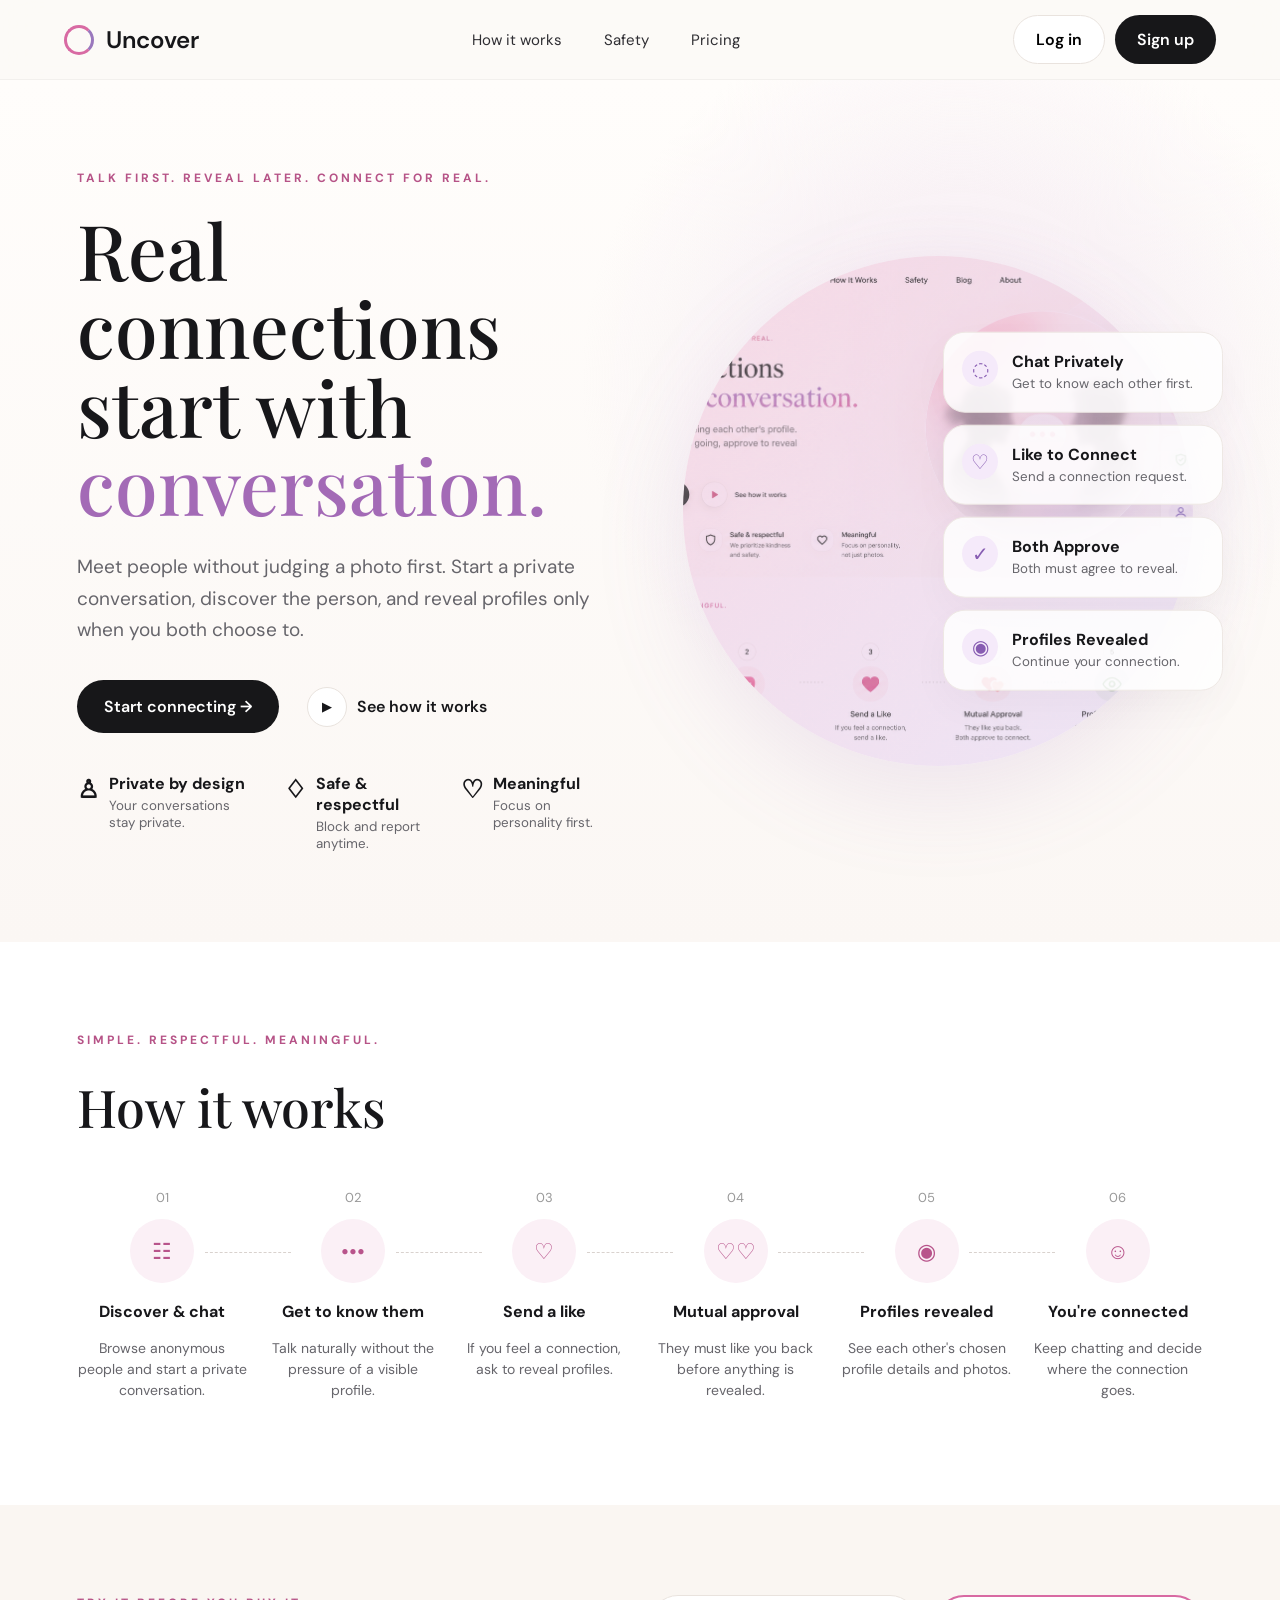
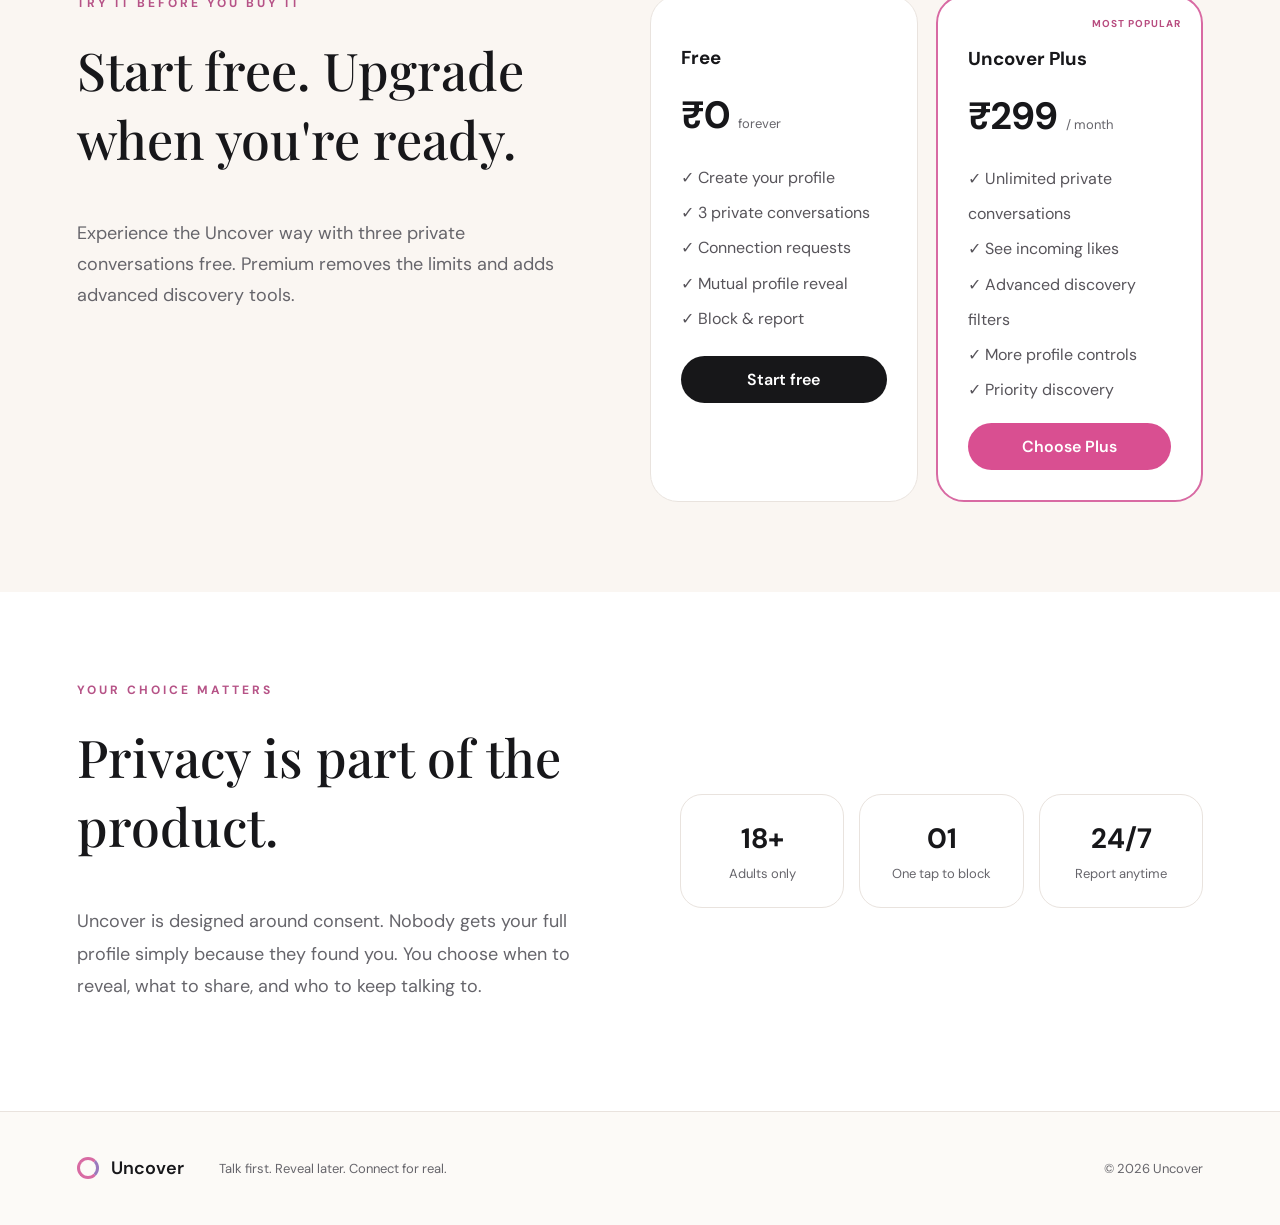
==== index.html @ 249b20a7 "Add files via upload" ====
<!doctype html>
<html lang="en">
<head>
<meta charset="utf-8"/><meta name="viewport" content="width=device-width,initial-scale=1"/>
<title>Uncover — Talk first. Reveal later.</title>
<meta name="description" content="Uncover is a private-first dating and friendship platform where you chat before you reveal your profile."/>
<link rel="preconnect" href="https://fonts.googleapis.com"><link rel="preconnect" href="https://fonts.gstatic.com" crossorigin>
<link href="https://fonts.googleapis.com/css2?family=DM+Sans:wght@400;500;600;700&family=Playfair+Display:wght@500;600&display=swap" rel="stylesheet">
<link rel="stylesheet" href="styles.css"/>
</head>
<body>
<header class="nav"><a class="brand" href="#top"><span class="brand-mark"></span><span>Uncover</span></a><nav><a href="#how">How it works</a><a href="#safety">Safety</a><a href="#pricing">Pricing</a></nav><div class="nav-actions"><button class="btn ghost" data-open="login">Log in</button><button class="btn dark" data-open="signup">Sign up</button></div></header>
<main id="top">
<section class="hero section"><div class="hero-copy"><p class="eyebrow">TALK FIRST. REVEAL LATER. CONNECT FOR REAL.</p><h1>Real connections start with <em>conversation.</em></h1><p class="lead">Meet people without judging a photo first. Start a private conversation, discover the person, and reveal profiles only when you both choose to.</p><div class="hero-cta"><button class="btn dark large" data-open="signup">Start connecting <span>→</span></button><a class="play" href="#how"><span>▶</span> See how it works</a></div><div class="trust-row"><div><b>♙</b><span><strong>Private by design</strong><small>Your conversations stay private.</small></span></div><div><b>♢</b><span><strong>Safe & respectful</strong><small>Block and report anytime.</small></span></div><div><b>♡</b><span><strong>Meaningful</strong><small>Focus on personality first.</small></span></div></div></div><div class="hero-art"><div class="blur-orb"><img src="assets/uncover-concept.png" alt="Abstract Uncover connection concept"/></div><div class="step-stack"><div><i>◌</i><span><b>Chat Privately</b><small>Get to know each other first.</small></span></div><div><i>♡</i><span><b>Like to Connect</b><small>Send a connection request.</small></span></div><div><i>✓</i><span><b>Both Approve</b><small>Both must agree to reveal.</small></span></div><div><i>◉</i><span><b>Profiles Revealed</b><small>Continue your connection.</small></span></div></div></div></section>
<section id="how" class="how section"><p class="eyebrow">SIMPLE. RESPECTFUL. MEANINGFUL.</p><h2>How it works</h2><div class="timeline"><article><span>01</span><div class="icon">☷</div><h3>Discover & chat</h3><p>Browse anonymous people and start a private conversation.</p></article><article><span>02</span><div class="icon">•••</div><h3>Get to know them</h3><p>Talk naturally without the pressure of a visible profile.</p></article><article><span>03</span><div class="icon">♡</div><h3>Send a like</h3><p>If you feel a connection, ask to reveal profiles.</p></article><article><span>04</span><div class="icon">♡♡</div><h3>Mutual approval</h3><p>They must like you back before anything is revealed.</p></article><article><span>05</span><div class="icon">◉</div><h3>Profiles revealed</h3><p>See each other's chosen profile details and photos.</p></article><article><span>06</span><div class="icon">☺</div><h3>You're connected</h3><p>Keep chatting and decide where the connection goes.</p></article></div></section>
<section id="pricing" class="pricing section"><div><p class="eyebrow">TRY IT BEFORE YOU BUY IT</p><h2>Start free. Upgrade when you're ready.</h2><p>Experience the Uncover way with three private conversations free. Premium removes the limits and adds advanced discovery tools.</p></div><div class="plans"><div class="plan"><h3>Free</h3><div class="price">₹0 <small>forever</small></div><ul><li>✓ Create your profile</li><li>✓ 3 private conversations</li><li>✓ Connection requests</li><li>✓ Mutual profile reveal</li><li>✓ Block & report</li></ul><button class="btn dark full" data-open="signup">Start free</button></div><div class="plan featured"><span class="badge">MOST POPULAR</span><h3>Uncover Plus</h3><div class="price">₹299 <small>/ month</small></div><ul><li>✓ Unlimited private conversations</li><li>✓ See incoming likes</li><li>✓ Advanced discovery filters</li><li>✓ More profile controls</li><li>✓ Priority discovery</li></ul><button class="btn pink full" data-open="premium">Choose Plus</button></div></div></section>
<section id="safety" class="safety section"><div><p class="eyebrow">YOUR CHOICE MATTERS</p><h2>Privacy is part of the product.</h2><p>Uncover is designed around consent. Nobody gets your full profile simply because they found you. You choose when to reveal, what to share, and who to keep talking to.</p></div><div class="safety-cards"><div><b>18+</b><span>Adults only</span></div><div><b>01</b><span>One tap to block</span></div><div><b>24/7</b><span>Report anytime</span></div></div></section>
<footer><div class="brand"><span class="brand-mark"></span><span>Uncover</span></div><p>Talk first. Reveal later. Connect for real.</p><span>© 2026 Uncover</span></footer>
</main>
<div class="modal" id="modal"><div class="modal-card"><button class="close" id="close">×</button><div id="modal-content"></div></div></div>
<script src="app.js"></script>
</body></html>
---- styles.css ----
:root{--ink:#17171a;--muted:#66656b;--paper:#fcfaf7;--line:#e9e3de;--pink:#d86aa3;--lav:#9a78bd;--green:#5e9a61}*{box-sizing:border-box}html{scroll-behavior:smooth}body{margin:0;font-family:'DM Sans',sans-serif;color:var(--ink);background:var(--paper)}a{text-decoration:none;color:inherit}.nav{height:80px;display:flex;align-items:center;justify-content:space-between;padding:0 5vw;border-bottom:1px solid rgba(0,0,0,.04);position:sticky;top:0;background:rgba(252,250,247,.9);backdrop-filter:blur(18px);z-index:5}.brand{display:flex;align-items:center;gap:12px;font-size:24px;font-weight:600}.brand-mark{width:30px;height:30px;border:3px solid var(--pink);border-right-color:var(--lav);border-radius:50%;display:inline-block}.nav nav{display:flex;gap:42px;font-size:15px;color:#2f2e33}.nav-actions{display:flex;gap:10px}.btn{border:0;border-radius:999px;padding:13px 22px;font:inherit;font-weight:600;cursor:pointer;transition:.2s transform,.2s box-shadow}.btn:hover{transform:translateY(-2px);box-shadow:0 10px 25px #00000012}.dark{background:#171719;color:white}.ghost{background:white;border:1px solid var(--line)}.pink{background:#d94f91;color:#fff}.large{padding:16px 27px}.section{padding:90px 6vw}.hero{min-height:690px;display:grid;grid-template-columns:1fr 1fr;gap:5vw;align-items:center;background:radial-gradient(circle at 75% 35%,#f4e9f2 0,transparent 34%),linear-gradient(180deg,#fffdfb,#fbf7f4)}.eyebrow{letter-spacing:3px;color:#b65387;font-size:12px;font-weight:700;margin:0 0 24px}.hero h1{font-family:'Playfair Display',serif;font-size:clamp(50px,6vw,82px);line-height:1.02;font-weight:500;margin:0 0 28px;max-width:760px}.hero h1 em{font-style:normal;color:#a36ab6}.lead{font-size:19px;line-height:1.65;color:var(--muted);max-width:620px}.hero-cta{display:flex;gap:28px;align-items:center;margin:35px 0}.play{display:flex;align-items:center;gap:10px;font-weight:600}.play span{width:40px;height:40px;border-radius:50%;display:grid;place-items:center;background:#fff;border:1px solid var(--line);font-size:12px}.trust-row{display:flex;gap:30px;margin-top:40px}.trust-row>div{display:flex;gap:10px;align-items:flex-start}.trust-row b{font-size:25px}.trust-row span{display:grid;gap:3px}.trust-row small{color:var(--muted)}.hero-art{position:relative;min-height:540px;display:flex;align-items:center;justify-content:center}.blur-orb{width:min(510px,100%);height:510px;border-radius:50%;overflow:hidden;background:linear-gradient(135deg,#f7dce9,#eee7f8);box-shadow:0 30px 90px #9d78bd25}.blur-orb img{width:100%;height:100%;object-fit:cover;mix-blend-mode:multiply;opacity:.7}.step-stack{position:absolute;right:-20px;top:50%;transform:translateY(-50%);width:280px;display:grid;gap:12px}.step-stack>div{background:#ffffffdb;border:1px solid #eee8e4;border-radius:22px;padding:18px;display:flex;gap:14px;box-shadow:0 15px 40px #00000008}.step-stack i{font-style:normal;width:36px;height:36px;border-radius:50%;display:grid;place-items:center;background:#f5eafa;color:#875cb2;font-size:20px}.step-stack span{display:grid;gap:3px}.step-stack small{color:var(--muted);line-height:1.4}.how{background:white}.how h2,.pricing h2,.safety h2{font-family:'Playfair Display',serif;font-size:52px;font-weight:500;margin:0 0 45px}.timeline{display:grid;grid-template-columns:repeat(6,1fr);gap:20px}.timeline article{text-align:center;position:relative}.timeline article:not(:last-child):after{content:'';position:absolute;top:66px;left:75%;width:50%;border-top:1px dashed #d9d2ce}.timeline article>span{color:#999;font-size:13px}.icon{margin:12px auto 18px;width:64px;height:64px;border-radius:50%;background:#fbf0f6;display:grid;place-items:center;font-size:22px;color:#b8548b}.timeline h3{font-size:16px}.timeline p{color:var(--muted);line-height:1.5;font-size:14px}.pricing{display:grid;grid-template-columns:1fr 1.1fr;gap:70px;background:#faf6f2}.pricing>div:first-child p:not(.eyebrow){font-size:18px;color:var(--muted);line-height:1.7;max-width:560px}.plans{display:grid;grid-template-columns:1fr 1fr;gap:18px}.plan{background:white;border:1px solid var(--line);border-radius:28px;padding:30px;position:relative}.plan.featured{border:2px solid #d86aa3}.badge{position:absolute;top:20px;right:20px;font-size:10px;letter-spacing:1px;color:#b84c7f;font-weight:700}.price{font-size:38px;font-weight:700;margin:20px 0}.price small{font-size:13px;color:var(--muted);font-weight:400}.plan ul{padding:0;list-style:none;line-height:2.2;color:#57545a;min-height:180px}.full{width:100%}.safety{display:grid;grid-template-columns:1fr 1fr;gap:80px;align-items:center;background:white}.safety p:not(.eyebrow){color:var(--muted);line-height:1.8;font-size:18px;max-width:650px}.safety-cards{display:grid;grid-template-columns:repeat(3,1fr);gap:15px}.safety-cards div{border:1px solid var(--line);border-radius:22px;padding:25px;display:grid;gap:8px;text-align:center}.safety-cards b{font-size:28px}.safety-cards span{font-size:13px;color:var(--muted)}footer{padding:35px 6vw;display:flex;align-items:center;gap:35px;border-top:1px solid var(--line);font-size:13px;color:var(--muted)}footer .brand{font-size:18px;color:var(--ink)}footer .brand-mark{width:22px;height:22px}footer span:last-child{margin-left:auto}.modal{position:fixed;inset:0;background:#11111188;display:none;place-items:center;padding:20px;z-index:20}.modal.open{display:grid}.modal-card{background:white;border-radius:28px;padding:34px;max-width:470px;width:100%;position:relative;box-shadow:0 30px 100px #0004}.close{position:absolute;right:20px;top:16px;border:0;background:transparent;font-size:28px;cursor:pointer}.modal-card h2{font-family:'Playfair Display',serif;font-size:36px;margin:0 0 10px}.modal-card p{color:var(--muted);line-height:1.6}.form{display:grid;gap:12px;margin-top:20px}.form input{padding:15px 16px;border:1px solid var(--line);border-radius:14px;font:inherit}.form .btn{margin-top:5px}.notice{background:#faf3f7;padding:15px;border-radius:14px;font-size:14px;color:#69495b}.demo{margin-top:20px;display:grid;gap:12px}.demo-card{border:1px solid var(--line);border-radius:18px;padding:18px}.demo-card strong{display:block;margin-bottom:5px}.counter{font-weight:700;color:#b24f84}.reveal{background:#f1f7f1;border:1px solid #cfe3cf;padding:16px;border-radius:16px;color:#416e45}
@media(max-width:1000px){.nav nav{display:none}.hero{grid-template-columns:1fr;padding-top:65px}.hero-art{min-height:480px}.step-stack{right:0}.timeline{grid-template-columns:repeat(3,1fr)}.timeline article:nth-child(3):after{display:none}.pricing,.safety{grid-template-columns:1fr}.plans{max-width:720px}.section{padding:70px 5vw}}
@media(max-width:650px){.nav{padding:0 20px}.nav-actions .ghost{display:none}.hero h1{font-size:48px}.hero-cta{align-items:flex-start;flex-direction:column}.trust-row{display:grid;grid-template-columns:1fr;gap:14px}.hero-art{min-height:400px}.blur-orb{width:320px;height:320px}.step-stack{width:230px;right:-8px;top:auto;bottom:0;transform:none}.step-stack>div{padding:11px;font-size:12px}.step-stack>div:nth-child(1),.step-stack>div:nth-child(2){display:none}.timeline,.plans{grid-template-columns:1fr}.timeline article:not(:last-child):after{display:none}.how h2,.pricing h2,.safety h2{font-size:40px}.safety-cards{grid-template-columns:1fr}.section{padding:60px 22px}footer{flex-wrap:wrap;padding:30px 22px}footer span:last-child{margin-left:0;width:100%}}
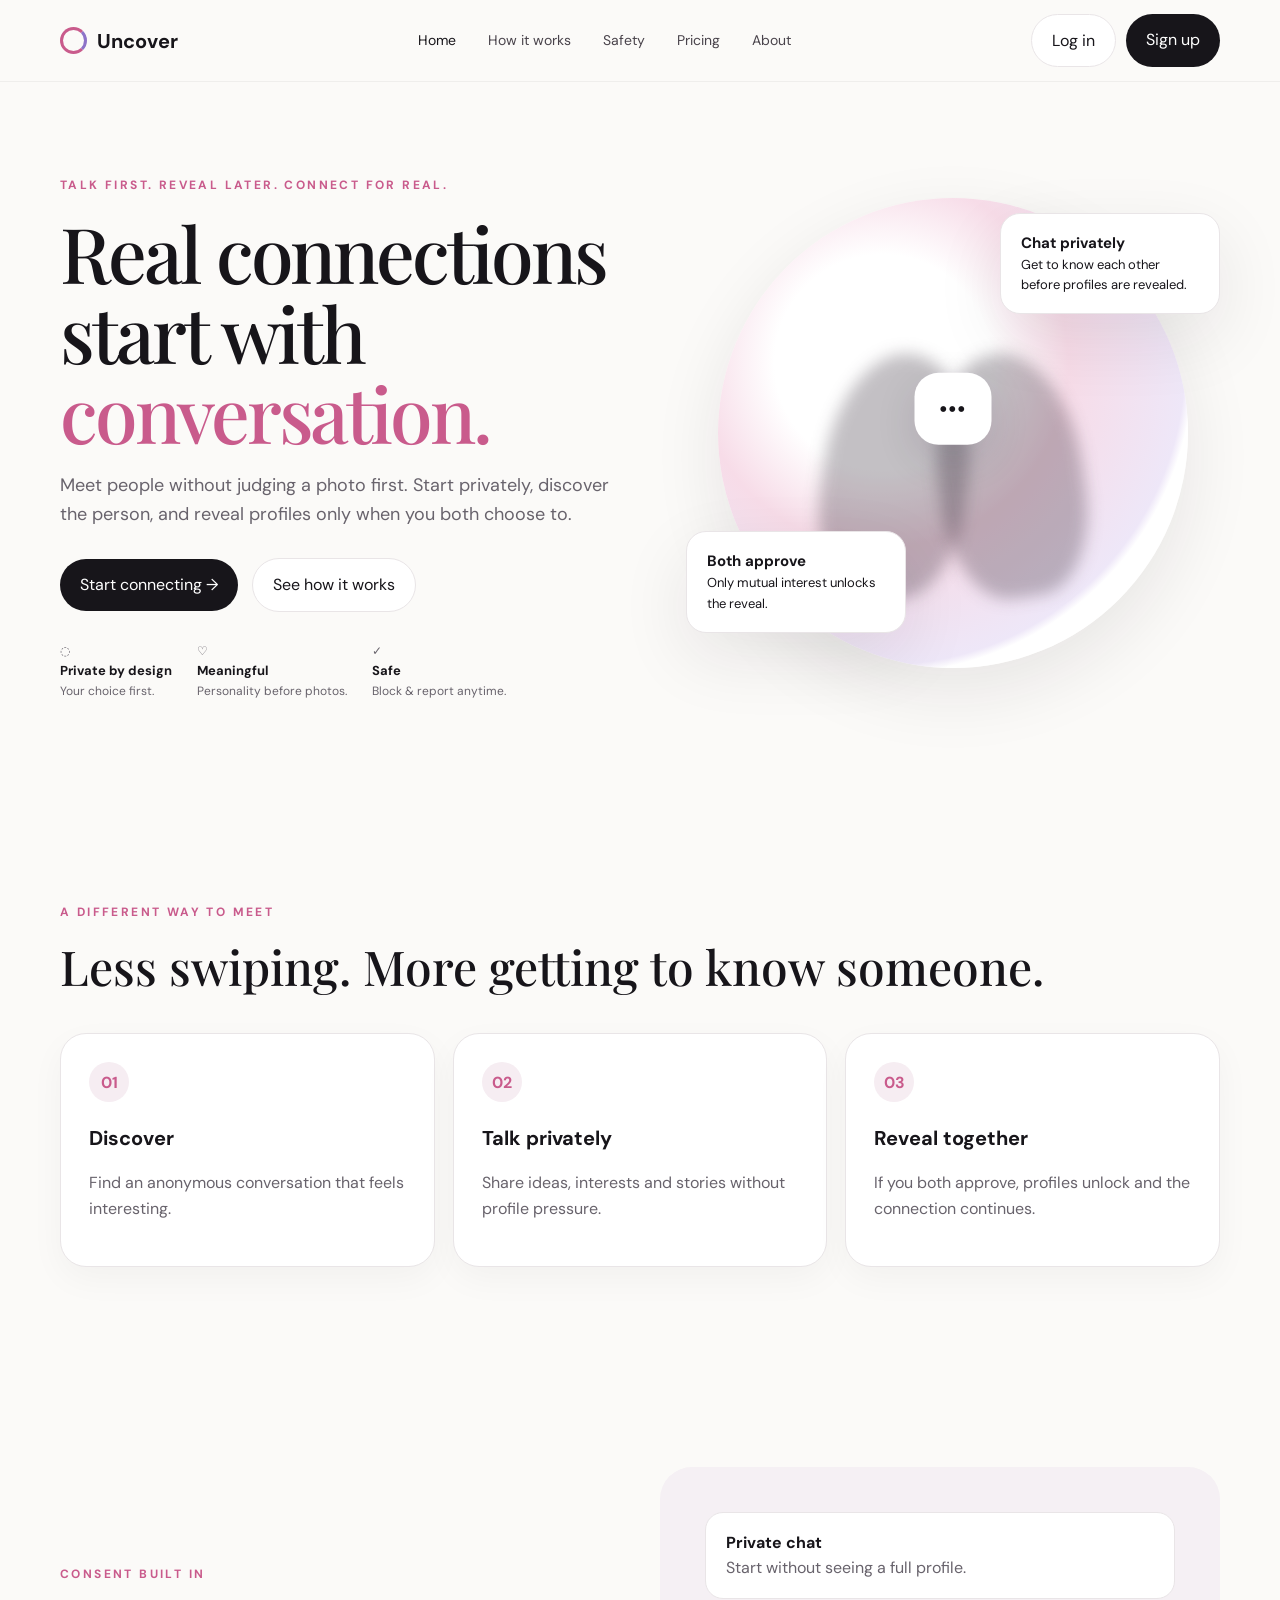
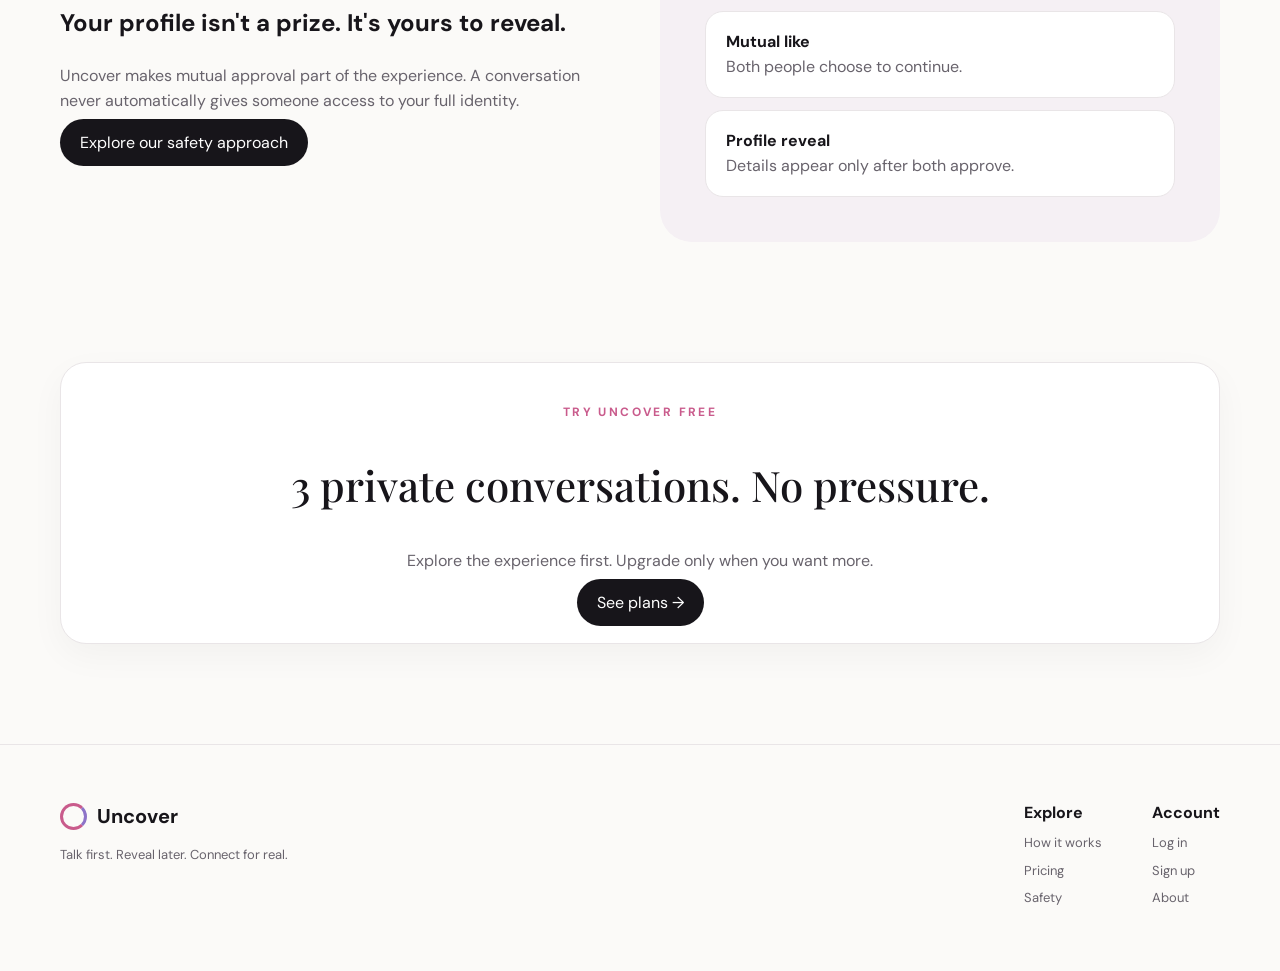
==== commit 095e870a: "Add files via upload" ====
--- a/index.html
+++ b/index.html
@@ -1,22 +1,7 @@
-<!doctype html>
-<html lang="en">
-<head>
-<meta charset="utf-8"/><meta name="viewport" content="width=device-width,initial-scale=1"/>
-<title>Uncover — Talk first. Reveal later.</title>
-<meta name="description" content="Uncover is a private-first dating and friendship platform where you chat before you reveal your profile."/>
-<link rel="preconnect" href="https://fonts.googleapis.com"><link rel="preconnect" href="https://fonts.gstatic.com" crossorigin>
-<link href="https://fonts.googleapis.com/css2?family=DM+Sans:wght@400;500;600;700&family=Playfair+Display:wght@500;600&display=swap" rel="stylesheet">
-<link rel="stylesheet" href="styles.css"/>
-</head>
-<body>
-<header class="nav"><a class="brand" href="#top"><span class="brand-mark"></span><span>Uncover</span></a><nav><a href="#how">How it works</a><a href="#safety">Safety</a><a href="#pricing">Pricing</a></nav><div class="nav-actions"><button class="btn ghost" data-open="login">Log in</button><button class="btn dark" data-open="signup">Sign up</button></div></header>
-<main id="top">
-<section class="hero section"><div class="hero-copy"><p class="eyebrow">TALK FIRST. REVEAL LATER. CONNECT FOR REAL.</p><h1>Real connections start with <em>conversation.</em></h1><p class="lead">Meet people without judging a photo first. Start a private conversation, discover the person, and reveal profiles only when you both choose to.</p><div class="hero-cta"><button class="btn dark large" data-open="signup">Start connecting <span>→</span></button><a class="play" href="#how"><span>▶</span> See how it works</a></div><div class="trust-row"><div><b>♙</b><span><strong>Private by design</strong><small>Your conversations stay private.</small></span></div><div><b>♢</b><span><strong>Safe & respectful</strong><small>Block and report anytime.</small></span></div><div><b>♡</b><span><strong>Meaningful</strong><small>Focus on personality first.</small></span></div></div></div><div class="hero-art"><div class="blur-orb"><img src="assets/uncover-concept.png" alt="Abstract Uncover connection concept"/></div><div class="step-stack"><div><i>◌</i><span><b>Chat Privately</b><small>Get to know each other first.</small></span></div><div><i>♡</i><span><b>Like to Connect</b><small>Send a connection request.</small></span></div><div><i>✓</i><span><b>Both Approve</b><small>Both must agree to reveal.</small></span></div><div><i>◉</i><span><b>Profiles Revealed</b><small>Continue your connection.</small></span></div></div></div></section>
-<section id="how" class="how section"><p class="eyebrow">SIMPLE. RESPECTFUL. MEANINGFUL.</p><h2>How it works</h2><div class="timeline"><article><span>01</span><div class="icon">☷</div><h3>Discover & chat</h3><p>Browse anonymous people and start a private conversation.</p></article><article><span>02</span><div class="icon">•••</div><h3>Get to know them</h3><p>Talk naturally without the pressure of a visible profile.</p></article><article><span>03</span><div class="icon">♡</div><h3>Send a like</h3><p>If you feel a connection, ask to reveal profiles.</p></article><article><span>04</span><div class="icon">♡♡</div><h3>Mutual approval</h3><p>They must like you back before anything is revealed.</p></article><article><span>05</span><div class="icon">◉</div><h3>Profiles revealed</h3><p>See each other's chosen profile details and photos.</p></article><article><span>06</span><div class="icon">☺</div><h3>You're connected</h3><p>Keep chatting and decide where the connection goes.</p></article></div></section>
-<section id="pricing" class="pricing section"><div><p class="eyebrow">TRY IT BEFORE YOU BUY IT</p><h2>Start free. Upgrade when you're ready.</h2><p>Experience the Uncover way with three private conversations free. Premium removes the limits and adds advanced discovery tools.</p></div><div class="plans"><div class="plan"><h3>Free</h3><div class="price">₹0 <small>forever</small></div><ul><li>✓ Create your profile</li><li>✓ 3 private conversations</li><li>✓ Connection requests</li><li>✓ Mutual profile reveal</li><li>✓ Block & report</li></ul><button class="btn dark full" data-open="signup">Start free</button></div><div class="plan featured"><span class="badge">MOST POPULAR</span><h3>Uncover Plus</h3><div class="price">₹299 <small>/ month</small></div><ul><li>✓ Unlimited private conversations</li><li>✓ See incoming likes</li><li>✓ Advanced discovery filters</li><li>✓ More profile controls</li><li>✓ Priority discovery</li></ul><button class="btn pink full" data-open="premium">Choose Plus</button></div></div></section>
-<section id="safety" class="safety section"><div><p class="eyebrow">YOUR CHOICE MATTERS</p><h2>Privacy is part of the product.</h2><p>Uncover is designed around consent. Nobody gets your full profile simply because they found you. You choose when to reveal, what to share, and who to keep talking to.</p></div><div class="safety-cards"><div><b>18+</b><span>Adults only</span></div><div><b>01</b><span>One tap to block</span></div><div><b>24/7</b><span>Report anytime</span></div></div></section>
-<footer><div class="brand"><span class="brand-mark"></span><span>Uncover</span></div><p>Talk first. Reveal later. Connect for real.</p><span>© 2026 Uncover</span></footer>
-</main>
-<div class="modal" id="modal"><div class="modal-card"><button class="close" id="close">×</button><div id="modal-content"></div></div></div>
-<script src="app.js"></script>
-</body></html>
+<!doctype html><html lang="en"><head><meta charset="utf-8"><meta name="viewport" content="width=device-width,initial-scale=1"><title>Uncover — Talk first. Reveal later.</title><meta name="description" content="A private-first way to meet, chat and connect."><link rel="stylesheet" href="styles.css"></head><body>
+<header class="nav"><div class="container"><a class="brand" href="index.html"><span class="brand-mark"></span>Uncover</a><nav class="navlinks"><a class="active" href="index.html">Home</a><a href="how-it-works.html">How it works</a><a href="safety.html">Safety</a><a href="pricing.html">Pricing</a><a href="about.html">About</a></nav><div class="actions"><a class="btn outline" href="login.html">Log in</a><a class="btn dark" href="signup.html">Sign up</a></div></div></header>
+<main><section class="hero"><div class="container hero-grid"><div><p class="eyebrow">Talk first. Reveal later. Connect for real.</p><h1>Real connections start with <em>conversation.</em></h1><p class="lead">Meet people without judging a photo first. Start privately, discover the person, and reveal profiles only when you both choose to.</p><div class="cta"><a class="btn dark" href="signup.html">Start connecting →</a><a href="how-it-works.html" class="btn outline">See how it works</a></div><div class="mini-trust"><div>◌ <strong>Private by design</strong> Your choice first.</div><div>♡ <strong>Meaningful</strong> Personality before photos.</div><div>✓ <strong>Safe</strong> Block & report anytime.</div></div></div><div class="art"><div class="orb"><div class="bubble">•••</div></div><div class="floating f1"><b>Chat privately</b>Get to know each other before profiles are revealed.</div><div class="floating f2"><b>Both approve</b>Only mutual interest unlocks the reveal.</div></div></div></section>
+<section class="section"><div class="container"><p class="eyebrow">A different way to meet</p><h2 style="font:500 48px 'Playfair Display',serif;margin:10px 0 35px">Less swiping. More getting to know someone.</h2><div class="steps"><article class="card"><div class="number">01</div><h3>Discover</h3><p class="muted">Find an anonymous conversation that feels interesting.</p></article><article class="card"><div class="number">02</div><h3>Talk privately</h3><p class="muted">Share ideas, interests and stories without profile pressure.</p></article><article class="card"><div class="number">03</div><h3>Reveal together</h3><p class="muted">If you both approve, profiles unlock and the connection continues.</p></article></div></div></section>
+<section class="section"><div class="container reveal-grid"><div><p class="eyebrow">Consent built in</p><h2>Your profile isn't a prize. It's yours to reveal.</h2><p class="muted">Uncover makes mutual approval part of the experience. A conversation never automatically gives someone access to your full identity.</p><a class="btn dark" href="safety.html">Explore our safety approach</a></div><div class="reveal"><div class="privacy-list"><div><b>Private chat</b><br><span class="muted">Start without seeing a full profile.</span></div><div><b>Mutual like</b><br><span class="muted">Both people choose to continue.</span></div><div><b>Profile reveal</b><br><span class="muted">Details appear only after both approve.</span></div></div></div></div></section>
+<section class="section" style="padding-top:20px"><div class="container card" style="text-align:center"><p class="eyebrow">Try Uncover free</p><h2 style="font:500 42px 'Playfair Display',serif">3 private conversations. No pressure.</h2><p class="muted">Explore the experience first. Upgrade only when you want more.</p><a class="btn dark" href="pricing.html">See plans →</a></div></section></main>
+<footer class="footer"><div class="container footer-grid"><div><div class="brand"><span class="brand-mark"></span>Uncover</div><p>Talk first. Reveal later. Connect for real.</p></div><div><b>Explore</b><a href="how-it-works.html">How it works</a><a href="pricing.html">Pricing</a><a href="safety.html">Safety</a></div><div><b>Account</b><a href="login.html">Log in</a><a href="signup.html">Sign up</a><a href="about.html">About</a></div></div></footer><div id="toast" class="toast"></div></body></html>
--- a/styles.css
+++ b/styles.css
@@ -1,3 +1,2 @@
-:root{--ink:#17171a;--muted:#66656b;--paper:#fcfaf7;--line:#e9e3de;--pink:#d86aa3;--lav:#9a78bd;--green:#5e9a61}*{box-sizing:border-box}html{scroll-behavior:smooth}body{margin:0;font-family:'DM Sans',sans-serif;color:var(--ink);background:var(--paper)}a{text-decoration:none;color:inherit}.nav{height:80px;display:flex;align-items:center;justify-content:space-between;padding:0 5vw;border-bottom:1px solid rgba(0,0,0,.04);position:sticky;top:0;background:rgba(252,250,247,.9);backdrop-filter:blur(18px);z-index:5}.brand{display:flex;align-items:center;gap:12px;font-size:24px;font-weight:600}.brand-mark{width:30px;height:30px;border:3px solid var(--pink);border-right-color:var(--lav);border-radius:50%;display:inline-block}.nav nav{display:flex;gap:42px;font-size:15px;color:#2f2e33}.nav-actions{display:flex;gap:10px}.btn{border:0;border-radius:999px;padding:13px 22px;font:inherit;font-weight:600;cursor:pointer;transition:.2s transform,.2s box-shadow}.btn:hover{transform:translateY(-2px);box-shadow:0 10px 25px #00000012}.dark{background:#171719;color:white}.ghost{background:white;border:1px solid var(--line)}.pink{background:#d94f91;color:#fff}.large{padding:16px 27px}.section{padding:90px 6vw}.hero{min-height:690px;display:grid;grid-template-columns:1fr 1fr;gap:5vw;align-items:center;background:radial-gradient(circle at 75% 35%,#f4e9f2 0,transparent 34%),linear-gradient(180deg,#fffdfb,#fbf7f4)}.eyebrow{letter-spacing:3px;color:#b65387;font-size:12px;font-weight:700;margin:0 0 24px}.hero h1{font-family:'Playfair Display',serif;font-size:clamp(50px,6vw,82px);line-height:1.02;font-weight:500;margin:0 0 28px;max-width:760px}.hero h1 em{font-style:normal;color:#a36ab6}.lead{font-size:19px;line-height:1.65;color:var(--muted);max-width:620px}.hero-cta{display:flex;gap:28px;align-items:center;margin:35px 0}.play{display:flex;align-items:center;gap:10px;font-weight:600}.play span{width:40px;height:40px;border-radius:50%;display:grid;place-items:center;background:#fff;border:1px solid var(--line);font-size:12px}.trust-row{display:flex;gap:30px;margin-top:40px}.trust-row>div{display:flex;gap:10px;align-items:flex-start}.trust-row b{font-size:25px}.trust-row span{display:grid;gap:3px}.trust-row small{color:var(--muted)}.hero-art{position:relative;min-height:540px;display:flex;align-items:center;justify-content:center}.blur-orb{width:min(510px,100%);height:510px;border-radius:50%;overflow:hidden;background:linear-gradient(135deg,#f7dce9,#eee7f8);box-shadow:0 30px 90px #9d78bd25}.blur-orb img{width:100%;height:100%;object-fit:cover;mix-blend-mode:multiply;opacity:.7}.step-stack{position:absolute;right:-20px;top:50%;transform:translateY(-50%);width:280px;display:grid;gap:12px}.step-stack>div{background:#ffffffdb;border:1px solid #eee8e4;border-radius:22px;padding:18px;display:flex;gap:14px;box-shadow:0 15px 40px #00000008}.step-stack i{font-style:normal;width:36px;height:36px;border-radius:50%;display:grid;place-items:center;background:#f5eafa;color:#875cb2;font-size:20px}.step-stack span{display:grid;gap:3px}.step-stack small{color:var(--muted);line-height:1.4}.how{background:white}.how h2,.pricing h2,.safety h2{font-family:'Playfair Display',serif;font-size:52px;font-weight:500;margin:0 0 45px}.timeline{display:grid;grid-template-columns:repeat(6,1fr);gap:20px}.timeline article{text-align:center;position:relative}.timeline article:not(:last-child):after{content:'';position:absolute;top:66px;left:75%;width:50%;border-top:1px dashed #d9d2ce}.timeline article>span{color:#999;font-size:13px}.icon{margin:12px auto 18px;width:64px;height:64px;border-radius:50%;background:#fbf0f6;display:grid;place-items:center;font-size:22px;color:#b8548b}.timeline h3{font-size:16px}.timeline p{color:var(--muted);line-height:1.5;font-size:14px}.pricing{display:grid;grid-template-columns:1fr 1.1fr;gap:70px;background:#faf6f2}.pricing>div:first-child p:not(.eyebrow){font-size:18px;color:var(--muted);line-height:1.7;max-width:560px}.plans{display:grid;grid-template-columns:1fr 1fr;gap:18px}.plan{background:white;border:1px solid var(--line);border-radius:28px;padding:30px;position:relative}.plan.featured{border:2px solid #d86aa3}.badge{position:absolute;top:20px;right:20px;font-size:10px;letter-spacing:1px;color:#b84c7f;font-weight:700}.price{font-size:38px;font-weight:700;margin:20px 0}.price small{font-size:13px;color:var(--muted);font-weight:400}.plan ul{padding:0;list-style:none;line-height:2.2;color:#57545a;min-height:180px}.full{width:100%}.safety{display:grid;grid-template-columns:1fr 1fr;gap:80px;align-items:center;background:white}.safety p:not(.eyebrow){color:var(--muted);line-height:1.8;font-size:18px;max-width:650px}.safety-cards{display:grid;grid-template-columns:repeat(3,1fr);gap:15px}.safety-cards div{border:1px solid var(--line);border-radius:22px;padding:25px;display:grid;gap:8px;text-align:center}.safety-cards b{font-size:28px}.safety-cards span{font-size:13px;color:var(--muted)}footer{padding:35px 6vw;display:flex;align-items:center;gap:35px;border-top:1px solid var(--line);font-size:13px;color:var(--muted)}footer .brand{font-size:18px;color:var(--ink)}footer .brand-mark{width:22px;height:22px}footer span:last-child{margin-left:auto}.modal{position:fixed;inset:0;background:#11111188;display:none;place-items:center;padding:20px;z-index:20}.modal.open{display:grid}.modal-card{background:white;border-radius:28px;padding:34px;max-width:470px;width:100%;position:relative;box-shadow:0 30px 100px #0004}.close{position:absolute;right:20px;top:16px;border:0;background:transparent;font-size:28px;cursor:pointer}.modal-card h2{font-family:'Playfair Display',serif;font-size:36px;margin:0 0 10px}.modal-card p{color:var(--muted);line-height:1.6}.form{display:grid;gap:12px;margin-top:20px}.form input{padding:15px 16px;border:1px solid var(--line);border-radius:14px;font:inherit}.form .btn{margin-top:5px}.notice{background:#faf3f7;padding:15px;border-radius:14px;font-size:14px;color:#69495b}.demo{margin-top:20px;display:grid;gap:12px}.demo-card{border:1px solid var(--line);border-radius:18px;padding:18px}.demo-card strong{display:block;margin-bottom:5px}.counter{font-weight:700;color:#b24f84}.reveal{background:#f1f7f1;border:1px solid #cfe3cf;padding:16px;border-radius:16px;color:#416e45}
-@media(max-width:1000px){.nav nav{display:none}.hero{grid-template-columns:1fr;padding-top:65px}.hero-art{min-height:480px}.step-stack{right:0}.timeline{grid-template-columns:repeat(3,1fr)}.timeline article:nth-child(3):after{display:none}.pricing,.safety{grid-template-columns:1fr}.plans{max-width:720px}.section{padding:70px 5vw}}
-@media(max-width:650px){.nav{padding:0 20px}.nav-actions .ghost{display:none}.hero h1{font-size:48px}.hero-cta{align-items:flex-start;flex-direction:column}.trust-row{display:grid;grid-template-columns:1fr;gap:14px}.hero-art{min-height:400px}.blur-orb{width:320px;height:320px}.step-stack{width:230px;right:-8px;top:auto;bottom:0;transform:none}.step-stack>div{padding:11px;font-size:12px}.step-stack>div:nth-child(1),.step-stack>div:nth-child(2){display:none}.timeline,.plans{grid-template-columns:1fr}.timeline article:not(:last-child):after{display:none}.how h2,.pricing h2,.safety h2{font-size:40px}.safety-cards{grid-template-columns:1fr}.section{padding:60px 22px}footer{flex-wrap:wrap;padding:30px 22px}footer span:last-child{margin-left:0;width:100%}}
+@import url('https://fonts.googleapis.com/css2?family=DM+Sans:wght@400;500;600;700&family=Playfair+Display:wght@500;600&display=swap');
+:root{--ink:#17151a;--muted:#68636c;--line:#e9e5e7;--paper:#fbfaf8;--white:#fff;--rose:#c95b8c;--lav:#8d73c8;--green:#4d8b62;--shadow:0 24px 70px rgba(30,20,35,.09)}*{box-sizing:border-box}html{scroll-behavior:smooth}body{margin:0;background:var(--paper);color:var(--ink);font-family:'DM Sans',sans-serif;line-height:1.6}a{text-decoration:none;color:inherit}.container{width:min(1160px,calc(100% - 40px));margin:auto}.nav{height:82px;display:flex;align-items:center;justify-content:space-between;border-bottom:1px solid rgba(0,0,0,.05);background:rgba(251,250,248,.9);backdrop-filter:blur(14px);position:sticky;top:0;z-index:20}.nav .container{display:flex;align-items:center;justify-content:space-between}.brand{display:flex;align-items:center;gap:10px;font-weight:700;font-size:20px}.brand-mark{width:27px;height:27px;border:3px solid var(--rose);border-right-color:var(--lav);border-radius:50%;display:inline-block}.navlinks{display:flex;gap:32px;color:#49434b;font-size:14px}.navlinks a:hover,.navlinks a.active{color:var(--ink)}.actions{display:flex;gap:10px}.btn{border:0;border-radius:999px;padding:13px 20px;font:600 14px inherit;cursor:pointer;transition:.2s}.btn:hover{transform:translateY(-1px)}.dark{background:#17151a;color:white}.outline{background:white;border:1px solid var(--line)}.rose{background:#d65d91;color:#fff}.section{padding:100px 0}.eyebrow{font-size:12px;letter-spacing:.2em;color:var(--rose);font-weight:700;text-transform:uppercase}.hero{padding:82px 0 90px}.hero-grid{display:grid;grid-template-columns:1.02fr .98fr;gap:70px;align-items:center}.hero h1{font:500 clamp(48px,6vw,78px)/1.04 'Playfair Display',serif;letter-spacing:-.04em;margin:18px 0}.hero h1 em{font-style:normal;color:var(--rose)}.lead{font-size:18px;color:var(--muted);max-width:590px}.cta{display:flex;gap:14px;align-items:center;margin:30px 0}.mini-trust{display:flex;gap:25px;color:var(--muted);font-size:12px}.mini-trust strong{display:block;color:var(--ink);font-size:13px}.art{min-height:520px;position:relative;display:grid;place-items:center}.orb{width:min(470px,85vw);height:min(470px,85vw);border-radius:50%;background:radial-gradient(circle at 35% 35%,#fff 0 25%,#f7dce8 43%,#eee7f8 70%,#fff 72%);box-shadow:var(--shadow);position:relative;overflow:hidden}.orb:before,.orb:after{content:'';position:absolute;background:rgba(40,30,45,.28);filter:blur(8px);border-radius:50% 50% 40% 40%;bottom:70px;width:145px;height:245px}.orb:before{left:105px;transform:rotate(8deg)}.orb:after{right:105px;transform:rotate(-8deg)}.bubble{position:absolute;top:45%;left:50%;transform:translate(-50%,-50%);background:white;border-radius:24px;padding:17px 25px;box-shadow:0 14px 40px rgba(40,20,50,.12);font-size:24px;z-index:2}.floating{position:absolute;background:white;border:1px solid var(--line);box-shadow:var(--shadow);padding:17px 20px;border-radius:20px;width:220px;font-size:13px}.floating b{display:block;font-size:15px}.f1{top:40px;right:0}.f2{bottom:60px;left:0}.page-hero{padding:85px 0 65px;border-bottom:1px solid var(--line)}.page-hero h1{font:500 clamp(44px,6vw,68px)/1.05 'Playfair Display',serif;margin:14px 0;max-width:800px}.page-hero p{font-size:18px;color:var(--muted);max-width:700px}.steps{display:grid;grid-template-columns:repeat(3,1fr);gap:18px}.card{background:white;border:1px solid var(--line);border-radius:26px;padding:28px;box-shadow:0 12px 35px rgba(30,20,35,.04)}.number{width:40px;height:40px;border-radius:50%;display:grid;place-items:center;background:#f6edf2;color:var(--rose);font-weight:700}.card h3{font-size:20px;margin:20px 0 8px}.muted{color:var(--muted)}.reveal{background:#f5f0f4;border-radius:32px;padding:45px}.reveal-grid{display:grid;grid-template-columns:1fr 1fr;gap:40px;align-items:center}.reveal h2,.pricing h2{font:500 44px/1.1 'Playfair Display',serif;margin:10px 0 18px}.privacy-list{display:grid;gap:12px}.privacy-list div{background:white;border:1px solid var(--line);border-radius:18px;padding:17px 20px}.plans{display:grid;grid-template-columns:1fr 1fr;gap:20px;max-width:850px}.price{font-size:44px;font-weight:700;margin:15px 0}.price small{font-size:14px;font-weight:500;color:var(--muted)}.plan ul{padding:0;list-style:none;display:grid;gap:11px;color:#4f4951}.plan.featured{border:1.5px solid #d98bad;position:relative}.badge{position:absolute;top:20px;right:20px;background:#faeaf1;color:#ad3e70;padding:6px 10px;border-radius:99px;font-size:10px;font-weight:700}.full{width:100%}.auth{min-height:calc(100vh - 82px);display:grid;place-items:center;padding:60px 20px}.auth-card{width:min(460px,100%);background:#fff;border:1px solid var(--line);border-radius:28px;padding:36px;box-shadow:var(--shadow)}.auth-card h1{font:500 40px 'Playfair Display',serif;margin:0 0 8px}.field{display:grid;gap:7px;margin:17px 0}.field label{font-size:13px;font-weight:600}.field input,.field select,.field textarea{width:100%;padding:13px 14px;border:1px solid #ddd7dc;border-radius:13px;font:inherit;background:#fff}.chat-shell{display:grid;grid-template-columns:300px 1fr;min-height:650px;background:white;border:1px solid var(--line);border-radius:28px;overflow:hidden;box-shadow:var(--shadow)}.people{border-right:1px solid var(--line);padding:20px}.person{padding:16px;border-radius:18px;background:#faf7fa;margin-bottom:8px}.chat{display:flex;flex-direction:column}.chat-head{padding:20px;border-bottom:1px solid var(--line)}.messages{flex:1;padding:30px;display:flex;flex-direction:column;gap:12px}.msg{max-width:62%;padding:13px 16px;border-radius:18px;background:#f1edf2}.msg.me{margin-left:auto;background:#17151a;color:#fff}.composer{display:flex;gap:10px;padding:18px;border-top:1px solid var(--line)}.composer input{flex:1;border:1px solid var(--line);border-radius:999px;padding:13px 18px}.footer{border-top:1px solid var(--line);padding:55px 0}.footer-grid{display:grid;grid-template-columns:1fr auto auto;gap:50px}.footer a{display:block;color:var(--muted);margin:7px 0;font-size:13px}.footer p{color:var(--muted);font-size:13px}.toast{position:fixed;right:20px;bottom:20px;background:#17151a;color:#fff;padding:13px 18px;border-radius:999px;display:none;z-index:50}@media(max-width:850px){.navlinks{display:none}.hero-grid,.reveal-grid{grid-template-columns:1fr}.hero{padding-top:55px}.art{min-height:430px}.steps,.plans{grid-template-columns:1fr}.footer-grid{grid-template-columns:1fr}.floating{position:relative!important;top:auto!important;right:auto!important;bottom:auto!important;left:auto!important;margin:12px auto}.art{display:flex;flex-direction:column}.orb{width:330px;height:330px}.orb:before{left:65px;bottom:45px;width:95px;height:170px}.orb:after{right:65px;bottom:45px;width:95px;height:170px}.chat-shell{grid-template-columns:1fr}.people{display:none}.mini-trust{flex-wrap:wrap}.section{padding:70px 0}}
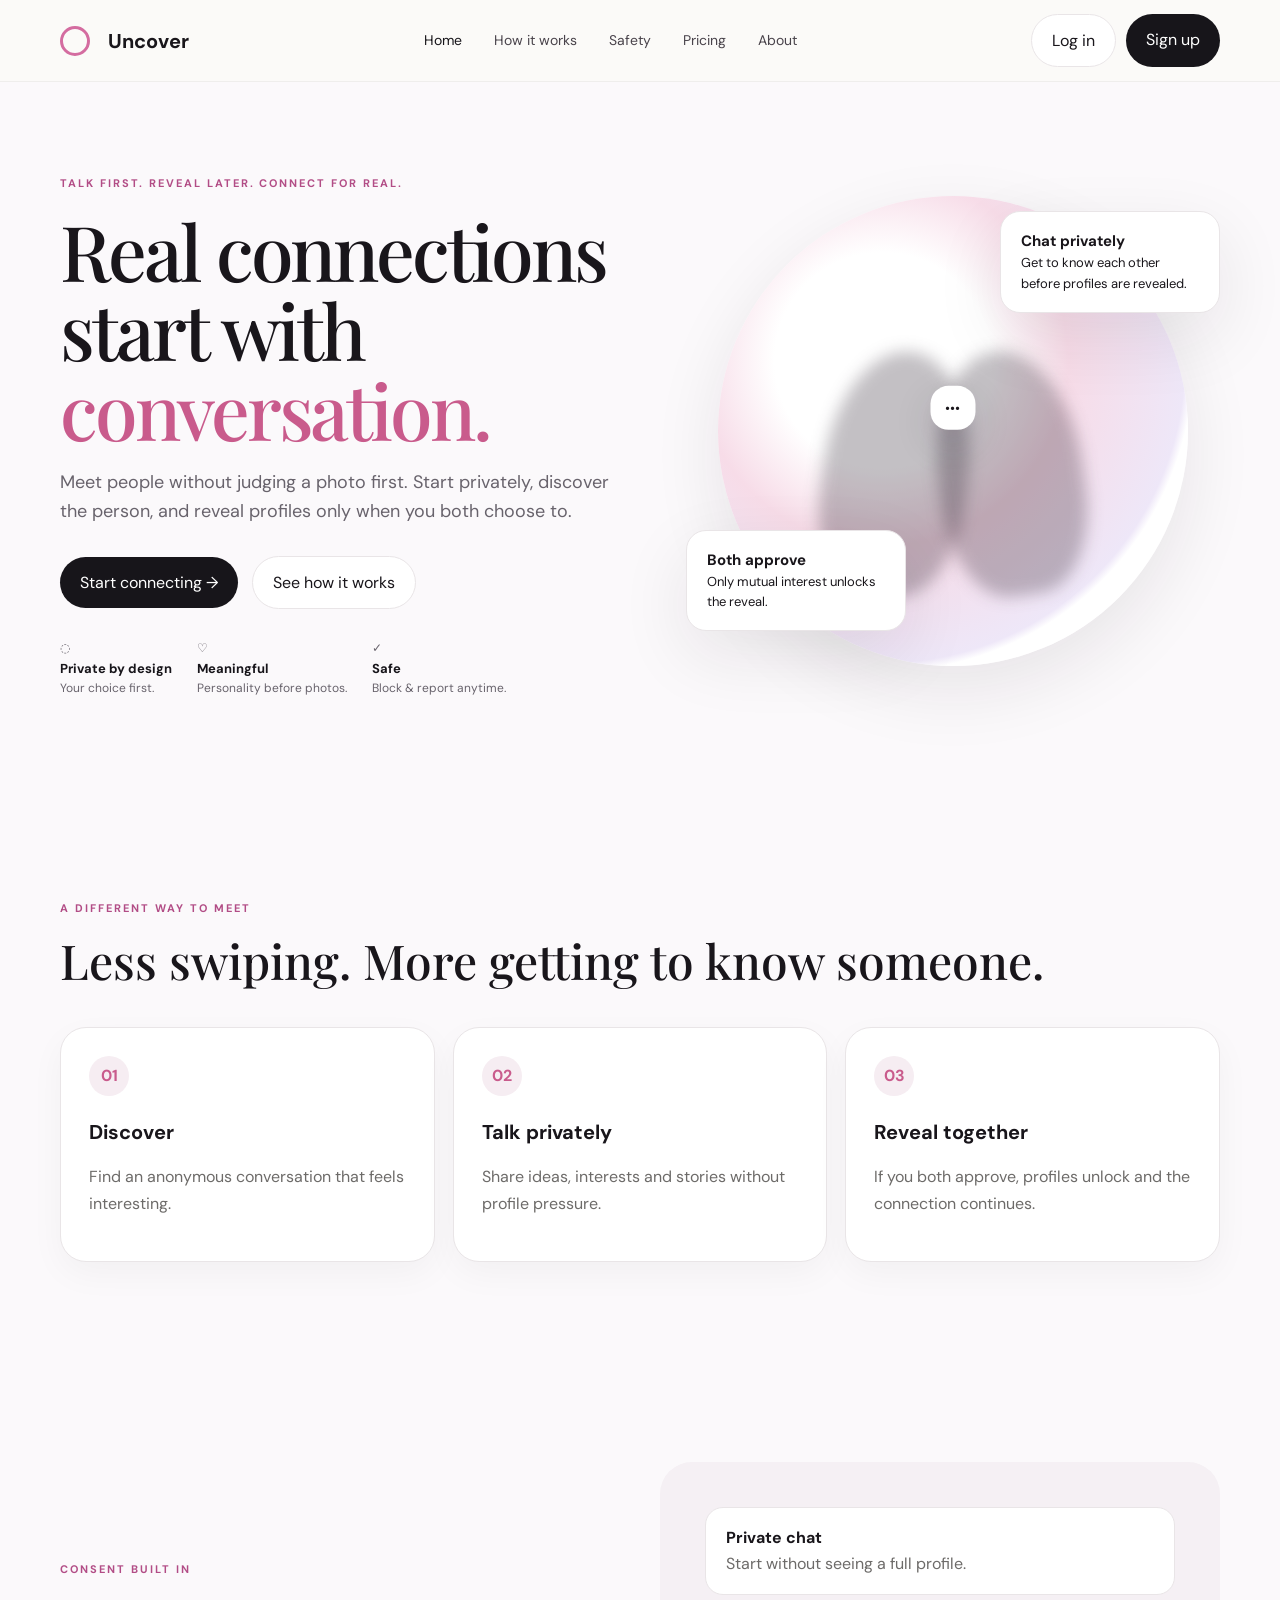
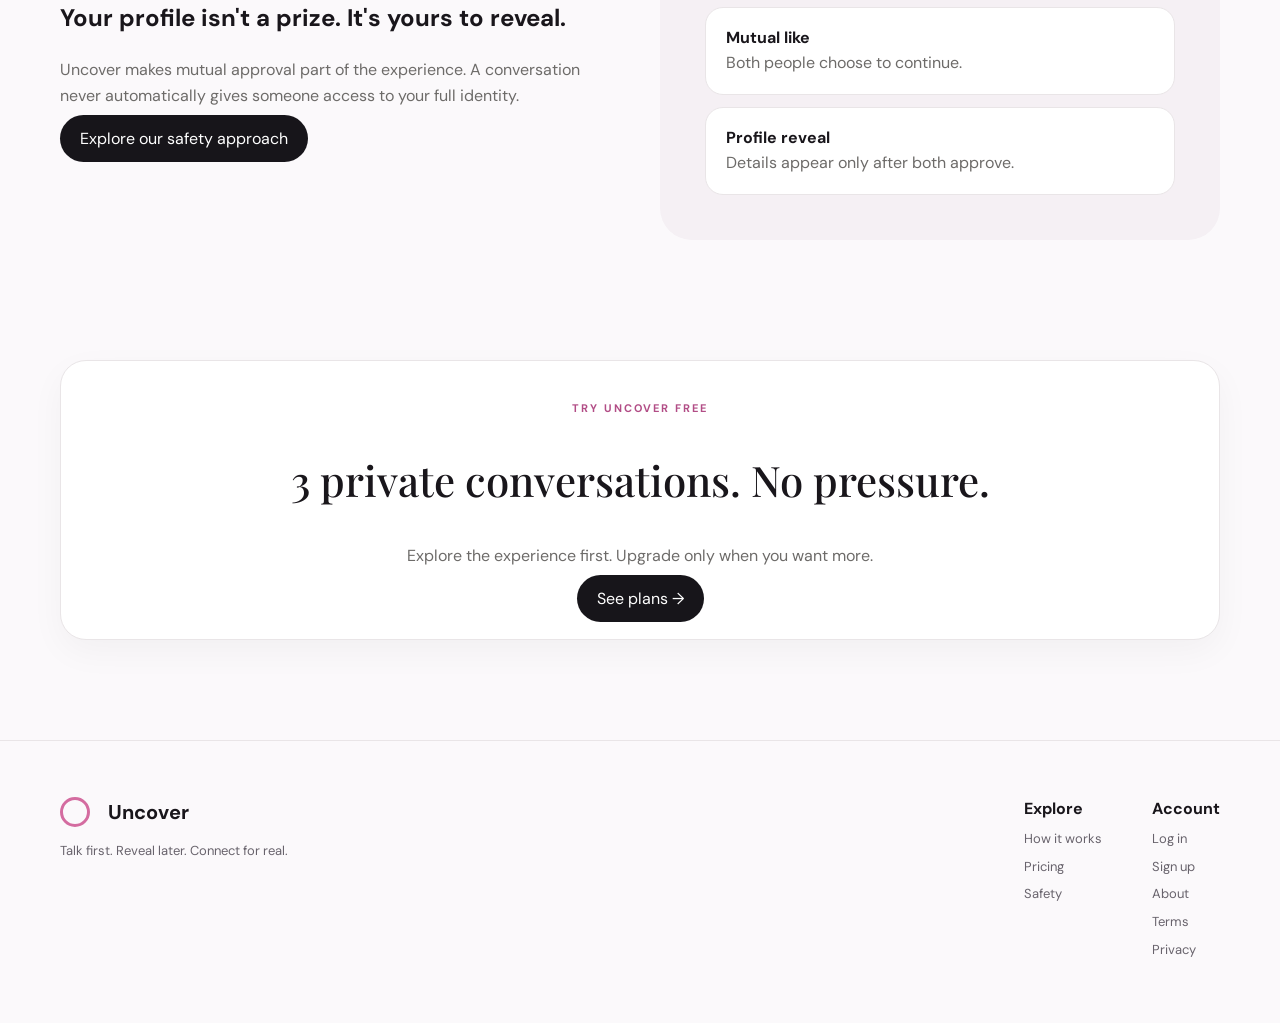
==== commit cd11745a: "Add files via upload" ====
--- a/index.html
+++ b/index.html
@@ -4,4 +4,4 @@
 <section class="section"><div class="container"><p class="eyebrow">A different way to meet</p><h2 style="font:500 48px 'Playfair Display',serif;margin:10px 0 35px">Less swiping. More getting to know someone.</h2><div class="steps"><article class="card"><div class="number">01</div><h3>Discover</h3><p class="muted">Find an anonymous conversation that feels interesting.</p></article><article class="card"><div class="number">02</div><h3>Talk privately</h3><p class="muted">Share ideas, interests and stories without profile pressure.</p></article><article class="card"><div class="number">03</div><h3>Reveal together</h3><p class="muted">If you both approve, profiles unlock and the connection continues.</p></article></div></div></section>
 <section class="section"><div class="container reveal-grid"><div><p class="eyebrow">Consent built in</p><h2>Your profile isn't a prize. It's yours to reveal.</h2><p class="muted">Uncover makes mutual approval part of the experience. A conversation never automatically gives someone access to your full identity.</p><a class="btn dark" href="safety.html">Explore our safety approach</a></div><div class="reveal"><div class="privacy-list"><div><b>Private chat</b><br><span class="muted">Start without seeing a full profile.</span></div><div><b>Mutual like</b><br><span class="muted">Both people choose to continue.</span></div><div><b>Profile reveal</b><br><span class="muted">Details appear only after both approve.</span></div></div></div></div></section>
 <section class="section" style="padding-top:20px"><div class="container card" style="text-align:center"><p class="eyebrow">Try Uncover free</p><h2 style="font:500 42px 'Playfair Display',serif">3 private conversations. No pressure.</h2><p class="muted">Explore the experience first. Upgrade only when you want more.</p><a class="btn dark" href="pricing.html">See plans →</a></div></section></main>
-<footer class="footer"><div class="container footer-grid"><div><div class="brand"><span class="brand-mark"></span>Uncover</div><p>Talk first. Reveal later. Connect for real.</p></div><div><b>Explore</b><a href="how-it-works.html">How it works</a><a href="pricing.html">Pricing</a><a href="safety.html">Safety</a></div><div><b>Account</b><a href="login.html">Log in</a><a href="signup.html">Sign up</a><a href="about.html">About</a></div></div></footer><div id="toast" class="toast"></div></body></html>
+<footer class="footer"><div class="container footer-grid"><div><div class="brand"><span class="brand-mark"></span>Uncover</div><p>Talk first. Reveal later. Connect for real.</p></div><div><b>Explore</b><a href="how-it-works.html">How it works</a><a href="pricing.html">Pricing</a><a href="safety.html">Safety</a></div><div><b>Account</b><a href="login.html">Log in</a><a href="signup.html">Sign up</a><a href="about.html">About</a><a href="terms.html">Terms</a><a href="privacy.html">Privacy</a></div></div></footer><div id="toast" class="toast"></div></body></html>
--- a/styles.css
+++ b/styles.css
@@ -1,2 +1,47 @@
 @import url('https://fonts.googleapis.com/css2?family=DM+Sans:wght@400;500;600;700&family=Playfair+Display:wght@500;600&display=swap');
 :root{--ink:#17151a;--muted:#68636c;--line:#e9e5e7;--paper:#fbfaf8;--white:#fff;--rose:#c95b8c;--lav:#8d73c8;--green:#4d8b62;--shadow:0 24px 70px rgba(30,20,35,.09)}*{box-sizing:border-box}html{scroll-behavior:smooth}body{margin:0;background:var(--paper);color:var(--ink);font-family:'DM Sans',sans-serif;line-height:1.6}a{text-decoration:none;color:inherit}.container{width:min(1160px,calc(100% - 40px));margin:auto}.nav{height:82px;display:flex;align-items:center;justify-content:space-between;border-bottom:1px solid rgba(0,0,0,.05);background:rgba(251,250,248,.9);backdrop-filter:blur(14px);position:sticky;top:0;z-index:20}.nav .container{display:flex;align-items:center;justify-content:space-between}.brand{display:flex;align-items:center;gap:10px;font-weight:700;font-size:20px}.brand-mark{width:27px;height:27px;border:3px solid var(--rose);border-right-color:var(--lav);border-radius:50%;display:inline-block}.navlinks{display:flex;gap:32px;color:#49434b;font-size:14px}.navlinks a:hover,.navlinks a.active{color:var(--ink)}.actions{display:flex;gap:10px}.btn{border:0;border-radius:999px;padding:13px 20px;font:600 14px inherit;cursor:pointer;transition:.2s}.btn:hover{transform:translateY(-1px)}.dark{background:#17151a;color:white}.outline{background:white;border:1px solid var(--line)}.rose{background:#d65d91;color:#fff}.section{padding:100px 0}.eyebrow{font-size:12px;letter-spacing:.2em;color:var(--rose);font-weight:700;text-transform:uppercase}.hero{padding:82px 0 90px}.hero-grid{display:grid;grid-template-columns:1.02fr .98fr;gap:70px;align-items:center}.hero h1{font:500 clamp(48px,6vw,78px)/1.04 'Playfair Display',serif;letter-spacing:-.04em;margin:18px 0}.hero h1 em{font-style:normal;color:var(--rose)}.lead{font-size:18px;color:var(--muted);max-width:590px}.cta{display:flex;gap:14px;align-items:center;margin:30px 0}.mini-trust{display:flex;gap:25px;color:var(--muted);font-size:12px}.mini-trust strong{display:block;color:var(--ink);font-size:13px}.art{min-height:520px;position:relative;display:grid;place-items:center}.orb{width:min(470px,85vw);height:min(470px,85vw);border-radius:50%;background:radial-gradient(circle at 35% 35%,#fff 0 25%,#f7dce8 43%,#eee7f8 70%,#fff 72%);box-shadow:var(--shadow);position:relative;overflow:hidden}.orb:before,.orb:after{content:'';position:absolute;background:rgba(40,30,45,.28);filter:blur(8px);border-radius:50% 50% 40% 40%;bottom:70px;width:145px;height:245px}.orb:before{left:105px;transform:rotate(8deg)}.orb:after{right:105px;transform:rotate(-8deg)}.bubble{position:absolute;top:45%;left:50%;transform:translate(-50%,-50%);background:white;border-radius:24px;padding:17px 25px;box-shadow:0 14px 40px rgba(40,20,50,.12);font-size:24px;z-index:2}.floating{position:absolute;background:white;border:1px solid var(--line);box-shadow:var(--shadow);padding:17px 20px;border-radius:20px;width:220px;font-size:13px}.floating b{display:block;font-size:15px}.f1{top:40px;right:0}.f2{bottom:60px;left:0}.page-hero{padding:85px 0 65px;border-bottom:1px solid var(--line)}.page-hero h1{font:500 clamp(44px,6vw,68px)/1.05 'Playfair Display',serif;margin:14px 0;max-width:800px}.page-hero p{font-size:18px;color:var(--muted);max-width:700px}.steps{display:grid;grid-template-columns:repeat(3,1fr);gap:18px}.card{background:white;border:1px solid var(--line);border-radius:26px;padding:28px;box-shadow:0 12px 35px rgba(30,20,35,.04)}.number{width:40px;height:40px;border-radius:50%;display:grid;place-items:center;background:#f6edf2;color:var(--rose);font-weight:700}.card h3{font-size:20px;margin:20px 0 8px}.muted{color:var(--muted)}.reveal{background:#f5f0f4;border-radius:32px;padding:45px}.reveal-grid{display:grid;grid-template-columns:1fr 1fr;gap:40px;align-items:center}.reveal h2,.pricing h2{font:500 44px/1.1 'Playfair Display',serif;margin:10px 0 18px}.privacy-list{display:grid;gap:12px}.privacy-list div{background:white;border:1px solid var(--line);border-radius:18px;padding:17px 20px}.plans{display:grid;grid-template-columns:1fr 1fr;gap:20px;max-width:850px}.price{font-size:44px;font-weight:700;margin:15px 0}.price small{font-size:14px;font-weight:500;color:var(--muted)}.plan ul{padding:0;list-style:none;display:grid;gap:11px;color:#4f4951}.plan.featured{border:1.5px solid #d98bad;position:relative}.badge{position:absolute;top:20px;right:20px;background:#faeaf1;color:#ad3e70;padding:6px 10px;border-radius:99px;font-size:10px;font-weight:700}.full{width:100%}.auth{min-height:calc(100vh - 82px);display:grid;place-items:center;padding:60px 20px}.auth-card{width:min(460px,100%);background:#fff;border:1px solid var(--line);border-radius:28px;padding:36px;box-shadow:var(--shadow)}.auth-card h1{font:500 40px 'Playfair Display',serif;margin:0 0 8px}.field{display:grid;gap:7px;margin:17px 0}.field label{font-size:13px;font-weight:600}.field input,.field select,.field textarea{width:100%;padding:13px 14px;border:1px solid #ddd7dc;border-radius:13px;font:inherit;background:#fff}.chat-shell{display:grid;grid-template-columns:300px 1fr;min-height:650px;background:white;border:1px solid var(--line);border-radius:28px;overflow:hidden;box-shadow:var(--shadow)}.people{border-right:1px solid var(--line);padding:20px}.person{padding:16px;border-radius:18px;background:#faf7fa;margin-bottom:8px}.chat{display:flex;flex-direction:column}.chat-head{padding:20px;border-bottom:1px solid var(--line)}.messages{flex:1;padding:30px;display:flex;flex-direction:column;gap:12px}.msg{max-width:62%;padding:13px 16px;border-radius:18px;background:#f1edf2}.msg.me{margin-left:auto;background:#17151a;color:#fff}.composer{display:flex;gap:10px;padding:18px;border-top:1px solid var(--line)}.composer input{flex:1;border:1px solid var(--line);border-radius:999px;padding:13px 18px}.footer{border-top:1px solid var(--line);padding:55px 0}.footer-grid{display:grid;grid-template-columns:1fr auto auto;gap:50px}.footer a{display:block;color:var(--muted);margin:7px 0;font-size:13px}.footer p{color:var(--muted);font-size:13px}.toast{position:fixed;right:20px;bottom:20px;background:#17151a;color:#fff;padding:13px 18px;border-radius:999px;display:none;z-index:50}@media(max-width:850px){.navlinks{display:none}.hero-grid,.reveal-grid{grid-template-columns:1fr}.hero{padding-top:55px}.art{min-height:430px}.steps,.plans{grid-template-columns:1fr}.footer-grid{grid-template-columns:1fr}.floating{position:relative!important;top:auto!important;right:auto!important;bottom:auto!important;left:auto!important;margin:12px auto}.art{display:flex;flex-direction:column}.orb{width:330px;height:330px}.orb:before{left:65px;bottom:45px;width:95px;height:170px}.orb:after{right:65px;bottom:45px;width:95px;height:170px}.chat-shell{grid-template-columns:1fr}.people{display:none}.mini-trust{flex-wrap:wrap}.section{padding:70px 0}}
+
+/* V3 product app */
+.app-page{background:#fbfaf8;color:#171717}.app-nav{height:78px;border-bottom:1px solid #ece9e5;display:flex;align-items:center;padding:0 5vw;gap:40px;background:rgba(255,255,255,.88);backdrop-filter:blur(14px);position:sticky;top:0;z-index:10}.app-nav .brand{margin-right:auto;text-decoration:none;color:#151515;font-weight:700;font-size:20px}.brand-mark{display:inline-flex;width:30px;height:30px;border:3px solid #d46ca0;border-radius:50%;align-items:center;justify-content:center;margin-right:8px;color:#9b6acb}.app-nav nav{display:flex;gap:28px}.app-nav nav a{color:#666;text-decoration:none;font-size:14px}.app-nav nav a.active{color:#111;font-weight:700}.avatar{width:36px;height:36px;border-radius:50%;background:#171717;color:#fff;display:grid;place-items:center;text-decoration:none}.app-wrap{max-width:1120px;margin:0 auto;padding:70px 24px}.app-head{display:flex;justify-content:space-between;align-items:end;margin-bottom:35px}.app-head h1{font-family:Georgia,serif;font-size:48px;line-height:1.05;margin:8px 0}.eyebrow{letter-spacing:.18em;color:#b24d86;font-size:11px;font-weight:700}.muted{color:#6d6b69;line-height:1.65}.free-meter{background:#fff;border:1px solid #e9e5e1;border-radius:18px;padding:15px 20px;min-width:155px}.free-meter span,.free-meter small{display:block;color:#777;font-size:12px}.free-meter strong{font-size:25px;display:block;margin:3px 0}.discover-grid{display:grid;grid-template-columns:1.1fr .9fr;gap:24px}.discover-card,.side-panel,.chat-card,.chat-side,.connection-card,.profile-card,.privacy-card{background:#fff;border:1px solid #e8e3df;border-radius:28px;box-shadow:0 12px 40px rgba(30,20,20,.05)}.discover-card{text-align:center;padding:46px}.anonymous-orb{width:190px;height:190px;margin:0 auto 22px;border-radius:50%;display:grid;place-items:center;font:80px Georgia,serif;color:#a875bd;background:radial-gradient(circle at 35% 30%,#fff,#f8e9ef 45%,#eee8f5)}.profile-meta{display:flex;justify-content:center;gap:14px;color:#888;font-size:12px}.online-dot{color:#408a4a}.discover-card h2{font:34px Georgia,serif;margin:14px 0 5px}.chips{display:flex;justify-content:center;gap:8px;margin:18px 0 25px}.chips span{background:#f6f2f0;padding:8px 12px;border-radius:20px;font-size:12px}.card-actions{display:flex;justify-content:center;gap:12px}.primary,.ghost,.like{border:0;border-radius:999px;padding:13px 22px;text-decoration:none;cursor:pointer;font-weight:700}.primary{background:#171717;color:#fff}.ghost{background:#fff;border:1px solid #ddd;color:#333}.like{background:#fae9f1;color:#b52f70}.privacy-note{font-size:11px;color:#888;margin-top:20px}.side-panel{padding:30px}.panel-title{display:flex;justify-content:space-between;border-bottom:1px solid #eee;padding-bottom:18px}.panel-title a{color:#b04f86;font-size:12px}.steps{list-style:none;padding:0;margin:0}.steps li{display:flex;gap:15px;padding:20px 0;border-bottom:1px solid #f0edeb}.steps li:last-child{border-bottom:0}.steps b{color:#b04f86}.steps strong{display:block;margin-bottom:4px}.steps span{font-size:13px;color:#666;line-height:1.5}.chat-wrap{max-width:1050px;margin:45px auto;padding:0 20px;display:grid;grid-template-columns:1fr 310px;gap:20px}.chat-card{overflow:hidden}.chat-head{display:flex;align-items:center;padding:18px 22px;border-bottom:1px solid #eee}.chat-head>a{color:#222;text-decoration:none;margin-right:15px}.chat-anon{display:flex;align-items:center;gap:10px;flex:1}.chat-anon small{display:block;color:#888;font-size:11px}.mini-orb{width:42px;height:42px;border-radius:50%;display:grid;place-items:center;background:#f5e9f2;color:#a55ab0;font-size:20px}.icon-btn{border:0;background:none}.privacy-banner{padding:11px 20px;background:#fbf5f8;color:#866276;font-size:12px}.messages{height:440px;padding:24px;display:flex;flex-direction:column;gap:12px;background:#fdfcfb}.bubble{max-width:72%;padding:12px 15px;border-radius:18px;font-size:14px;line-height:1.45}.them{background:#f0eeec;align-self:flex-start;border-bottom-left-radius:5px}.me{background:#171717;color:#fff;align-self:flex-end;border-bottom-right-radius:5px}.chat-compose{display:flex;gap:10px;padding:14px;border-top:1px solid #eee}.chat-compose input{flex:1;border:1px solid #ddd;border-radius:999px;padding:13px 16px}.send{border:0;border-radius:50%;width:44px;background:#171717;color:#fff}.chat-actions{display:flex;justify-content:center;gap:10px;padding:0 15px 18px}.chat-side{padding:28px;height:max-content}.chat-side h2{font:30px Georgia,serif}.full{width:100%}.usage{border-top:1px solid #eee;margin-top:25px;padding-top:18px;display:flex;justify-content:space-between;font-size:12px;color:#777}.connection-grid{display:grid;grid-template-columns:1fr 1fr;gap:20px}.connection-card{padding:28px;display:flex;align-items:center;gap:20px}.connection-card strong{font-size:18px}.connection-card p{color:#777;font-size:13px}.status{font-size:11px;color:#a04d79}.reveal-photos{display:flex}.reveal-photos span{width:62px;height:62px;border-radius:50%;display:grid;place-items:center;background:#f6eaf1;color:#c34b82;margin-right:-12px}.profile-wrap{max-width:900px;margin:55px auto;padding:0 20px;display:grid;grid-template-columns:1fr 300px;gap:20px}.profile-cover{height:190px;background:linear-gradient(120deg,#f8e4ed,#eee8f7);position:relative}.profile-avatar{position:absolute;bottom:-45px;left:35px;width:100px;height:100px;border-radius:50%;background:#171717;color:#fff;display:grid;place-items:center;font-size:36px;border:5px solid #fff}.profile-body{padding:65px 35px 35px}.profile-body h1{font:44px Georgia,serif;margin:8px 0}.profile-fields{display:grid;gap:15px;margin:28px 0}.profile-fields div{padding:15px;border:1px solid #eee;border-radius:14px}.profile-fields span{display:block;color:#888;font-size:11px;margin-bottom:5px}.privacy-card{padding:30px;height:max-content}.lock{font-size:28px}.privacy-card h2{font:28px Georgia,serif}.privacy-card a{color:#a64c80;text-decoration:none;font-size:13px}@media(max-width:800px){.app-nav{padding:0 18px}.app-nav nav{display:none}.app-head,.discover-grid,.chat-wrap,.connection-grid,.profile-wrap{display:block}.app-head{margin-bottom:25px}.app-head h1{font-size:38px}.free-meter{margin-top:20px}.side-panel,.chat-side,.privacy-card{margin-top:20px}.discover-card{padding:30px 18px}.messages{height:390px}.profile-card{overflow:hidden}}
+
+
+/* Uncover V19 — unified premium polish and responsive chat inbox */
+:root{--uncover-ink:#19161b;--uncover-muted:#746d75;--uncover-line:#e9e2e8;--uncover-paper:#fbf9fb;--uncover-rose:#c94f88;--uncover-lav:#8f77c7;--uncover-shadow:0 18px 55px rgba(34,20,36,.08)}
+[hidden]{display:none!important}
+body{background:var(--uncover-paper);color:var(--uncover-ink)}
+.app-nav{box-shadow:0 5px 24px rgba(35,24,38,.025);border-bottom-color:var(--uncover-line)}
+.app-nav nav a{padding:10px 12px;border-radius:999px;transition:background .18s,color .18s}
+.app-nav nav a:hover,.app-nav nav a.active{background:#f5edf3;color:var(--uncover-ink)}
+.app-wrap{padding-top:48px;padding-bottom:64px}
+.app-head h1,.page-hero h1{letter-spacing:-.035em}
+.discover-card,.chat-card,.chat-side,.connection-card,.profile-card,.privacy-card,.side-panel{box-shadow:var(--uncover-shadow);border-color:var(--uncover-line)}
+.btn,.primary,.ghost,.like,.send{transition:transform .18s ease,box-shadow .18s ease,opacity .18s ease}
+.btn:hover,.primary:hover,.ghost:hover,.like:hover,.send:hover{transform:translateY(-1px)}
+button:disabled{opacity:.55;cursor:not-allowed;transform:none!important}
+.chat-rows{gap:9px}
+.chat-row{box-shadow:0 5px 18px rgba(35,24,38,.025);transition:border-color .18s,transform .18s}
+.chat-row:hover{border-color:#d8c5d3;transform:translateY(-1px)}
+.chat-row .chat-orb,.chat-inbox-row .chat-orb{background:linear-gradient(145deg,#f8e7ef,#eee8f8);color:#8f4b7c}
+.blocked-section{border-top-color:var(--uncover-line)}
+.chat-inbox{max-width:1000px;margin:0 auto;padding-top:45px}
+.chat-inbox-panel{background:#fff;border:1px solid var(--uncover-line);border-radius:26px;padding:clamp(18px,3vw,30px);box-shadow:var(--uncover-shadow)}
+.chat-inbox-panel h1{font:500 clamp(34px,4vw,46px)/1.1 Georgia,serif;margin:8px 0}
+.chat-inbox-list{display:flex;flex-direction:column;gap:8px;margin-top:22px}
+.chat-inbox-row{display:flex;align-items:center;gap:13px;min-width:0;border:1px solid var(--uncover-line);border-radius:16px;padding:13px 15px;background:#fff}
+.chat-inbox-row .chat-orb{width:44px;height:44px;flex:0 0 44px;border-radius:50%;display:grid;place-items:center;font-size:20px;font-weight:700}
+.chat-inbox-row .chat-row-copy{flex:1;min-width:0}
+.chat-inbox-row h3{font-size:15px;margin:0 0 3px}
+.chat-inbox-row p{font-size:12px;color:var(--uncover-muted);margin:0;overflow:hidden;text-overflow:ellipsis;white-space:nowrap}
+.chat-inbox-row .chat-row-time{font-size:11px;color:var(--uncover-muted);white-space:nowrap}
+.chat-inbox-row .btn{white-space:nowrap;padding:8px 13px;font-size:12px}
+.chat-inbox-blocked{margin-top:28px;padding-top:22px;border-top:1px solid var(--uncover-line)}
+.chat-inbox-blocked h2{font-size:19px;margin:0 0 5px}
+.chat-inbox-row.blocked{background:#faf8f9}
+.chat-inbox-empty{padding:26px;border:1px dashed #dcd2db;border-radius:18px;color:var(--uncover-muted);text-align:center}
+.chat-wrap{margin-top:35px}
+.chat-card{min-width:0}
+.messages{scrollbar-width:thin;scrollbar-color:#d8cbd5 transparent}
+.plans .plan{position:relative;transition:transform .18s,box-shadow .18s}
+.plans .plan:hover{transform:translateY(-3px);box-shadow:var(--uncover-shadow)}
+.plan.featured{box-shadow:0 20px 55px rgba(190,73,127,.11)}
+@media(max-width:800px){.app-wrap{padding:30px 16px 45px}.chat-inbox{padding:24px 16px}.chat-inbox-row{padding:10px;gap:9px}.chat-inbox-row .chat-orb{width:38px;height:38px;flex-basis:38px}.chat-inbox-row .btn{padding:7px 9px}.chat-inbox-row .chat-row-time{display:none}.chat-wrap{margin:20px auto}.chat-actions{flex-wrap:wrap}}
